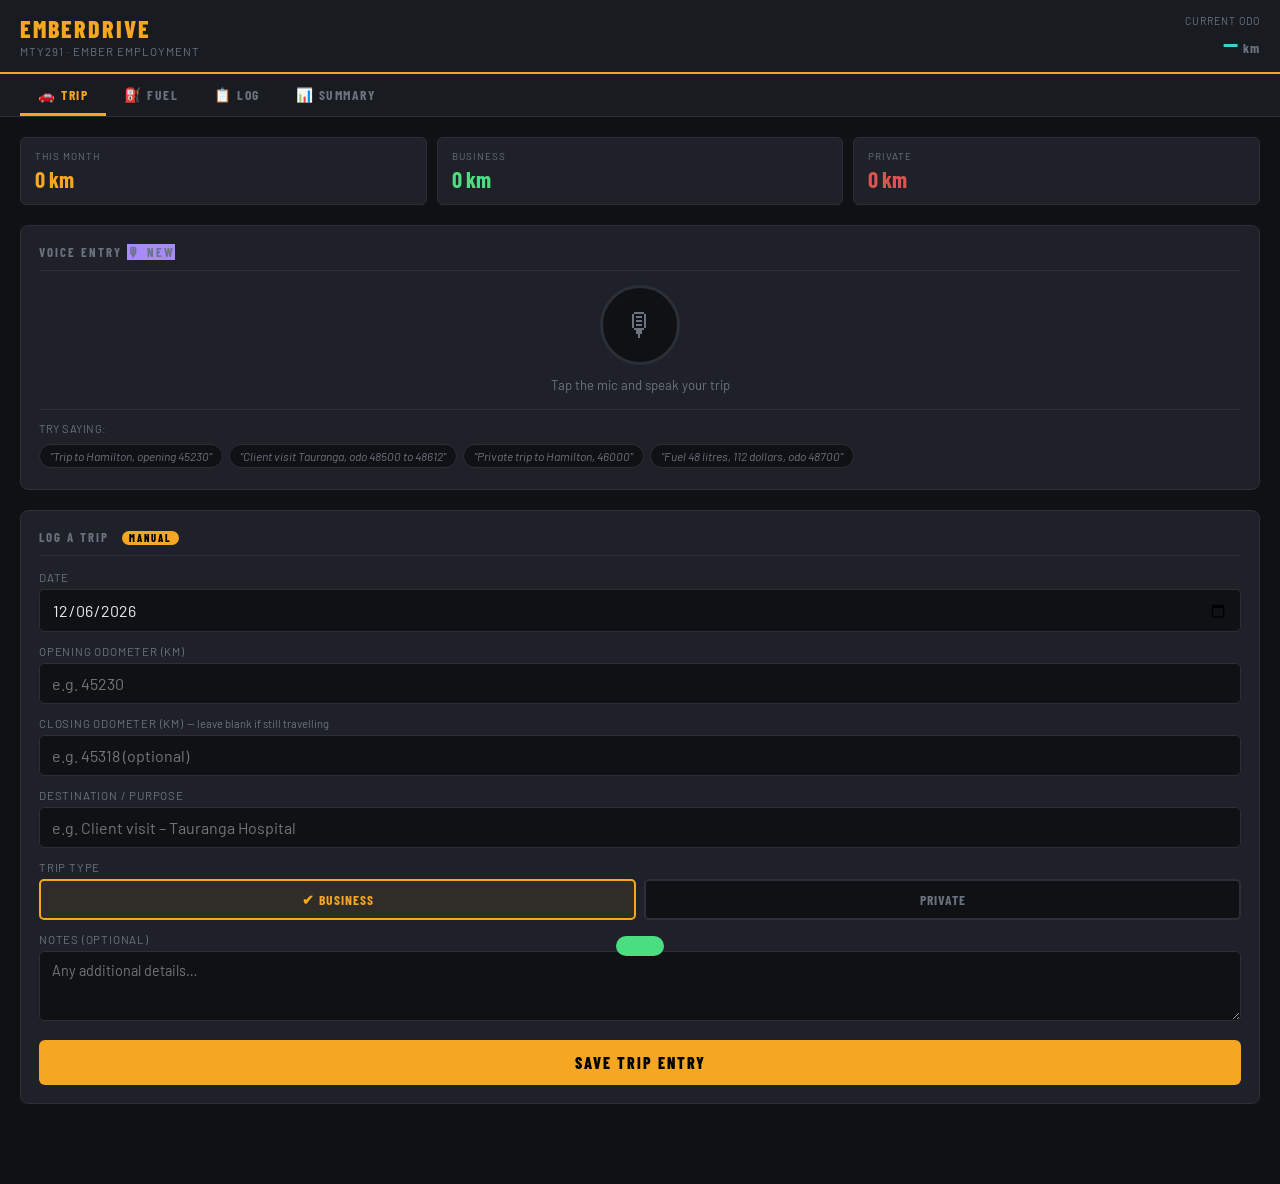
==== index.html.html @ a59ba3f4 "Add files via upload" ====
<!DOCTYPE html>
<html lang="en">
<head>
<meta charset="UTF-8">
<meta name="viewport" content="width=device-width, initial-scale=1.0">
<title>EmberDrive</title>
<meta name="apple-mobile-web-app-capable" content="yes">
<meta name="apple-mobile-web-app-status-bar-style" content="black-translucent">
<meta name="apple-mobile-web-app-title" content="EmberDrive">
<meta name="mobile-web-app-capable" content="yes">
<meta name="theme-color" content="#0f1114">
<link rel="apple-touch-icon" href="[data-uri]">
<link href="https://fonts.googleapis.com/css2?family=Barlow+Condensed:wght@400;600;700;800&family=Barlow:wght@400;500;600&display=swap" rel="stylesheet">
<style>
  :root {
    --bg: #0f1114;
    --surface: #181b20;
    --card: #1e2228;
    --border: #2a2f38;
    --accent: #f5a623;
    --accent2: #3ecfcf;
    --danger: #e05252;
    --text: #e8eaf0;
    --muted: #6b7280;
    --green: #4ade80;
    --fuel: #60a5fa;
  }
  * { box-sizing: border-box; margin: 0; padding: 0; }
  body {
    background: var(--bg);
    color: var(--text);
    font-family: 'Barlow', sans-serif;
    min-height: 100vh;
    padding-bottom: 40px;
  }

  /* HEADER */
  header {
    background: var(--surface);
    border-bottom: 2px solid var(--accent);
    padding: 14px 20px;
    display: flex;
    align-items: center;
    justify-content: space-between;
    position: sticky;
    top: 0;
    z-index: 100;
  }
  .header-left h1 {
    font-family: 'Barlow Condensed', sans-serif;
    font-weight: 800;
    font-size: 1.5rem;
    letter-spacing: 2px;
    color: var(--accent);
    text-transform: uppercase;
  }
  .header-left p {
    font-size: 0.72rem;
    color: var(--muted);
    letter-spacing: 1px;
    text-transform: uppercase;
    margin-top: 1px;
  }
  .odometer-badge {
    text-align: right;
  }
  .odometer-badge .label {
    font-size: 0.65rem;
    color: var(--muted);
    letter-spacing: 1px;
    text-transform: uppercase;
  }
  .odometer-badge .value {
    font-family: 'Barlow Condensed', sans-serif;
    font-size: 1.6rem;
    font-weight: 700;
    color: var(--accent2);
    letter-spacing: 1px;
  }
  .odometer-badge .value span { font-size: 0.85rem; color: var(--muted); }

  /* TABS */
  .tabs {
    display: flex;
    background: var(--surface);
    border-bottom: 1px solid var(--border);
    padding: 0 20px;
  }
  .tab {
    font-family: 'Barlow Condensed', sans-serif;
    font-weight: 700;
    font-size: 0.85rem;
    letter-spacing: 1.5px;
    text-transform: uppercase;
    padding: 12px 18px 10px;
    cursor: pointer;
    border-bottom: 3px solid transparent;
    color: var(--muted);
    transition: all 0.2s;
    background: none;
    border-top: none;
    border-left: none;
    border-right: none;
  }
  .tab.active { color: var(--accent); border-bottom-color: var(--accent); }
  .tab:hover:not(.active) { color: var(--text); }

  /* PANELS */
  .panel { display: none; padding: 20px; }
  .panel.active { display: block; }

  /* STAT STRIP */
  .stat-strip {
    display: grid;
    grid-template-columns: repeat(3, 1fr);
    gap: 10px;
    margin-bottom: 20px;
  }
  .stat {
    background: var(--card);
    border: 1px solid var(--border);
    border-radius: 6px;
    padding: 12px 14px;
  }
  .stat .s-label {
    font-size: 0.62rem;
    color: var(--muted);
    letter-spacing: 1px;
    text-transform: uppercase;
    margin-bottom: 4px;
  }
  .stat .s-val {
    font-family: 'Barlow Condensed', sans-serif;
    font-size: 1.4rem;
    font-weight: 700;
    color: var(--text);
  }
  .stat .s-val.accent { color: var(--accent); }
  .stat .s-val.green { color: var(--green); }
  .stat .s-val.fuel { color: var(--fuel); }

  /* FORMS */
  .form-card {
    background: var(--card);
    border: 1px solid var(--border);
    border-radius: 8px;
    padding: 18px;
    margin-bottom: 20px;
  }
  .form-card h3 {
    font-family: 'Barlow Condensed', sans-serif;
    font-weight: 700;
    font-size: 0.8rem;
    letter-spacing: 2px;
    text-transform: uppercase;
    color: var(--muted);
    margin-bottom: 14px;
    padding-bottom: 10px;
    border-bottom: 1px solid var(--border);
  }
  .form-card h3 .pill {
    display: inline-block;
    background: var(--accent);
    color: #000;
    font-size: 0.65rem;
    padding: 1px 7px;
    border-radius: 20px;
    margin-left: 8px;
    font-weight: 800;
  }
  .form-card h3 .pill.fuel-pill { background: var(--fuel); }
  label {
    display: block;
    font-size: 0.72rem;
    color: var(--muted);
    letter-spacing: 0.8px;
    text-transform: uppercase;
    margin-bottom: 5px;
    margin-top: 12px;
  }
  label:first-of-type { margin-top: 0; }
  input[type="number"], input[type="text"], input[type="date"], select, textarea {
    width: 100%;
    background: var(--bg);
    border: 1px solid var(--border);
    border-radius: 5px;
    color: var(--text);
    font-family: 'Barlow', sans-serif;
    font-size: 1rem;
    padding: 10px 12px;
    transition: border-color 0.2s;
    -webkit-appearance: none;
    appearance: none;
  }
  input:focus, select:focus, textarea:focus {
    outline: none;
    border-color: var(--accent);
  }
  textarea { resize: vertical; min-height: 70px; font-size: 0.9rem; }
  .row2 { display: grid; grid-template-columns: 1fr 1fr; gap: 12px; }
  .trip-type-toggle {
    display: grid;
    grid-template-columns: 1fr 1fr;
    gap: 8px;
    margin-top: 4px;
  }
  .type-btn {
    padding: 10px;
    border-radius: 5px;
    border: 2px solid var(--border);
    background: var(--bg);
    color: var(--muted);
    font-family: 'Barlow Condensed', sans-serif;
    font-weight: 700;
    font-size: 0.85rem;
    letter-spacing: 1px;
    text-transform: uppercase;
    cursor: pointer;
    transition: all 0.15s;
    text-align: center;
  }
  .type-btn.selected-business {
    border-color: var(--accent);
    color: var(--accent);
    background: rgba(245,166,35,0.08);
  }
  .type-btn.selected-private {
    border-color: var(--danger);
    color: var(--danger);
    background: rgba(224,82,82,0.08);
  }

  /* BUTTONS */
  .btn {
    display: block;
    width: 100%;
    padding: 13px;
    border: none;
    border-radius: 6px;
    font-family: 'Barlow Condensed', sans-serif;
    font-weight: 800;
    font-size: 1rem;
    letter-spacing: 2px;
    text-transform: uppercase;
    cursor: pointer;
    margin-top: 16px;
    transition: all 0.15s;
  }
  .btn-primary { background: var(--accent); color: #000; }
  .btn-primary:hover { background: #ffb833; }
  .btn-fuel { background: var(--fuel); color: #000; }
  .btn-fuel:hover { background: #7bb8fb; }
  .btn-danger { background: transparent; color: var(--danger); border: 1px solid var(--danger); padding: 8px; font-size: 0.75rem; margin-top: 6px; }
  .btn-sm { font-size: 0.75rem; padding: 7px 14px; width: auto; display: inline-block; margin-top: 0; }

  /* LOG ENTRIES */
  .log-entry {
    background: var(--card);
    border: 1px solid var(--border);
    border-radius: 8px;
    padding: 14px 16px;
    margin-bottom: 10px;
    position: relative;
    border-left: 3px solid var(--accent);
  }
  .log-entry.private { border-left-color: var(--danger); }
  .log-entry.fuel-entry { border-left-color: var(--fuel); }
  .entry-top {
    display: flex;
    justify-content: space-between;
    align-items: flex-start;
    margin-bottom: 8px;
  }
  .entry-date {
    font-family: 'Barlow Condensed', sans-serif;
    font-size: 0.75rem;
    color: var(--muted);
    letter-spacing: 1px;
    text-transform: uppercase;
  }
  .entry-type {
    font-family: 'Barlow Condensed', sans-serif;
    font-size: 0.7rem;
    font-weight: 700;
    letter-spacing: 1px;
    text-transform: uppercase;
    padding: 2px 8px;
    border-radius: 20px;
  }
  .entry-type.business { background: rgba(245,166,35,0.15); color: var(--accent); }
  .entry-type.private { background: rgba(224,82,82,0.15); color: var(--danger); }
  .entry-type.fuel { background: rgba(96,165,250,0.15); color: var(--fuel); }
  .entry-km {
    font-family: 'Barlow Condensed', sans-serif;
    font-size: 1.5rem;
    font-weight: 700;
    color: var(--text);
  }
  .entry-km .unit { font-size: 0.9rem; color: var(--muted); }
  .entry-km .sub { font-size: 0.8rem; color: var(--muted); font-weight: 400; font-family: 'Barlow', sans-serif; }
  .entry-dest {
    font-size: 0.88rem;
    color: var(--text);
    margin-top: 4px;
  }
  .entry-note {
    font-size: 0.78rem;
    color: var(--muted);
    margin-top: 4px;
    font-style: italic;
  }
  .entry-actions { margin-top: 8px; display: flex; gap: 8px; }
  .delete-btn {
    background: none;
    border: none;
    color: var(--muted);
    font-size: 0.72rem;
    cursor: pointer;
    padding: 0;
    font-family: 'Barlow', sans-serif;
    text-decoration: underline;
  }
  .delete-btn:hover { color: var(--danger); }

  /* FUEL PHOTO */
  .photo-preview {
    margin-top: 10px;
    border-radius: 6px;
    overflow: hidden;
    max-height: 200px;
    display: flex;
    align-items: center;
    justify-content: center;
    background: var(--bg);
    border: 1px dashed var(--border);
  }
  .photo-preview img { max-width: 100%; max-height: 200px; object-fit: contain; }
  .photo-placeholder {
    color: var(--muted);
    font-size: 0.8rem;
    text-align: center;
    padding: 20px;
  }
  .photo-placeholder span { display: block; font-size: 2rem; margin-bottom: 6px; }
  .photo-upload-btn {
    display: flex;
    align-items: center;
    gap: 8px;
    background: var(--bg);
    border: 1px dashed var(--border);
    border-radius: 5px;
    color: var(--fuel);
    font-family: 'Barlow Condensed', sans-serif;
    font-weight: 700;
    font-size: 0.8rem;
    letter-spacing: 1px;
    text-transform: uppercase;
    padding: 12px 14px;
    cursor: pointer;
    width: 100%;
    transition: border-color 0.2s;
    margin-top: 8px;
  }
  .photo-upload-btn:hover { border-color: var(--fuel); }
  input[type="file"] { display: none; }

  /* SUMMARY TABLE */
  .summary-section h3 {
    font-family: 'Barlow Condensed', sans-serif;
    font-weight: 700;
    font-size: 0.8rem;
    letter-spacing: 2px;
    text-transform: uppercase;
    color: var(--muted);
    margin-bottom: 12px;
    margin-top: 20px;
  }
  .summary-table {
    width: 100%;
    border-collapse: collapse;
    font-size: 0.85rem;
    background: var(--card);
    border-radius: 8px;
    overflow: hidden;
    border: 1px solid var(--border);
  }
  .summary-table th {
    font-family: 'Barlow Condensed', sans-serif;
    font-weight: 700;
    font-size: 0.7rem;
    letter-spacing: 1.5px;
    text-transform: uppercase;
    color: var(--muted);
    padding: 10px 12px;
    text-align: left;
    border-bottom: 1px solid var(--border);
    background: var(--surface);
  }
  .summary-table td {
    padding: 10px 12px;
    border-bottom: 1px solid var(--border);
    color: var(--text);
  }
  .summary-table tr:last-child td { border-bottom: none; }
  .summary-table .tot { font-weight: 600; color: var(--accent); }

  /* EMPTY */
  .empty-state {
    text-align: center;
    padding: 40px 20px;
    color: var(--muted);
  }
  .empty-state .icon { font-size: 2.5rem; margin-bottom: 10px; }
  .empty-state p { font-size: 0.88rem; }

  /* MONTH FILTER */
  .filter-row {
    display: flex;
    gap: 10px;
    margin-bottom: 16px;
    align-items: center;
  }
  .filter-row select {
    flex: 1;
    font-size: 0.85rem;
    padding: 8px 10px;
  }
  .filter-row .count {
    font-family: 'Barlow Condensed', sans-serif;
    font-size: 0.75rem;
    color: var(--muted);
    white-space: nowrap;
    letter-spacing: 1px;
    text-transform: uppercase;
  }

  /* VOICE */
  .voice-card {
    background: var(--card);
    border: 1px solid var(--border);
    border-radius: 8px;
    padding: 18px;
    margin-bottom: 20px;
    text-align: center;
  }
  .voice-card h3 {
    font-family: 'Barlow Condensed', sans-serif;
    font-weight: 700;
    font-size: 0.8rem;
    letter-spacing: 2px;
    text-transform: uppercase;
    color: var(--muted);
    margin-bottom: 14px;
    padding-bottom: 10px;
    border-bottom: 1px solid var(--border);
    text-align: left;
  }
  .voice-card h3 .pill { background: #a78bfa; }
  .mic-btn {
    width: 80px;
    height: 80px;
    border-radius: 50%;
    background: var(--bg);
    border: 3px solid var(--border);
    color: var(--muted);
    font-size: 2rem;
    cursor: pointer;
    transition: all 0.2s;
    display: inline-flex;
    align-items: center;
    justify-content: center;
    margin-bottom: 12px;
  }
  .mic-btn:hover { border-color: #a78bfa; color: #a78bfa; }
  .mic-btn.listening {
    border-color: #a78bfa;
    background: rgba(167,139,250,0.12);
    color: #a78bfa;
    animation: pulse-mic 1s ease-in-out infinite;
  }
  .mic-btn.processing {
    border-color: var(--accent2);
    color: var(--accent2);
    animation: spin-slow 1.5s linear infinite;
  }
  @keyframes pulse-mic {
    0%,100% { box-shadow: 0 0 0 0 rgba(167,139,250,0.4); }
    50% { box-shadow: 0 0 0 14px rgba(167,139,250,0); }
  }
  @keyframes spin-slow {
    from { transform: rotate(0deg); }
    to { transform: rotate(360deg); }
  }
  .voice-status {
    font-size: 0.82rem;
    color: var(--muted);
    min-height: 20px;
    margin-bottom: 12px;
  }
  .voice-status.active { color: #a78bfa; }
  .voice-status.processing { color: var(--accent2); }
  .voice-status.success { color: var(--green); }
  .voice-status.error { color: var(--danger); }
  .voice-transcript {
    background: var(--bg);
    border: 1px solid var(--border);
    border-radius: 5px;
    padding: 10px 12px;
    font-size: 0.85rem;
    color: var(--text);
    min-height: 44px;
    text-align: left;
    margin-bottom: 12px;
    font-style: italic;
    display: none;
  }
  .voice-transcript.visible { display: block; }
  .voice-hints {
    text-align: left;
    margin-top: 10px;
    border-top: 1px solid var(--border);
    padding-top: 12px;
  }
  .voice-hints p {
    font-size: 0.7rem;
    color: var(--muted);
    letter-spacing: 0.5px;
    text-transform: uppercase;
    margin-bottom: 6px;
  }
  .hint-chip {
    display: inline-block;
    background: var(--bg);
    border: 1px solid var(--border);
    border-radius: 20px;
    padding: 4px 10px;
    font-size: 0.75rem;
    color: var(--muted);
    margin: 3px 3px 3px 0;
    font-style: italic;
  }
  .voice-parsed {
    background: rgba(167,139,250,0.08);
    border: 1px solid rgba(167,139,250,0.3);
    border-radius: 6px;
    padding: 10px 12px;
    margin-bottom: 12px;
    text-align: left;
    display: none;
  }
  .voice-parsed.visible { display: block; }
  .voice-parsed .p-row {
    display: flex;
    justify-content: space-between;
    font-size: 0.8rem;
    padding: 3px 0;
    border-bottom: 1px solid rgba(167,139,250,0.1);
  }
  .voice-parsed .p-row:last-child { border-bottom: none; }
  .voice-parsed .p-key { color: var(--muted); font-size: 0.7rem; letter-spacing: 0.5px; text-transform: uppercase; }
  .voice-parsed .p-val { color: #a78bfa; font-weight: 600; }

  /* Export */
  .export-row {
    display: flex;
    gap: 10px;
    margin-bottom: 20px;
  }
  .btn-export {
    flex: 1;
    padding: 10px;
    border-radius: 6px;
    border: 1px solid var(--border);
    background: var(--card);
    color: var(--text);
    font-family: 'Barlow Condensed', sans-serif;
    font-weight: 700;
    font-size: 0.78rem;
    letter-spacing: 1px;
    text-transform: uppercase;
    cursor: pointer;
    transition: border-color 0.2s;
    text-align: center;
  }
  .btn-export:hover { border-color: var(--accent2); color: var(--accent2); }

  /* FUEL ENTRY CARD */
  .fuel-slip-preview {
    margin-top: 8px;
    border-radius: 5px;
    overflow: hidden;
    max-height: 140px;
    display: flex;
    align-items: center;
    background: var(--bg);
    border: 1px solid var(--border);
  }
  .fuel-slip-preview img { max-width: 100%; max-height: 140px; object-fit: contain; }

  /* Success toast */
  .toast {
    position: fixed;
    bottom: 24px;
    left: 50%;
    transform: translateX(-50%) translateY(80px);
    background: var(--green);
    color: #000;
    font-family: 'Barlow Condensed', sans-serif;
    font-weight: 700;
    font-size: 0.85rem;
    letter-spacing: 1.5px;
    text-transform: uppercase;
    padding: 10px 24px;
    border-radius: 30px;
    z-index: 999;
    transition: transform 0.3s ease;
    pointer-events: none;
  }
  .toast.show { transform: translateX(-50%) translateY(0); }
  .toast.fuel-toast { background: var(--fuel); }
</style>
</head>
<body>

<header>
  <div class="header-left">
    <h1>EmberDrive</h1>
    <p>MTY291 · Ember Employment</p>
  </div>
  <div class="odometer-badge">
    <div class="label">Current Odo</div>
    <div class="value" id="currentOdo">—<span> km</span></div>
  </div>
</header>

<div class="tabs">
  <button class="tab active" onclick="showTab('trip')">🚗 Trip</button>
  <button class="tab" onclick="showTab('fuel')">⛽ Fuel</button>
  <button class="tab" onclick="showTab('log')">📋 Log</button>
  <button class="tab" onclick="showTab('summary')">📊 Summary</button>
</div>

<!-- TRIP PANEL -->
<div class="panel active" id="panel-trip">
  <div class="stat-strip">
    <div class="stat">
      <div class="s-label">This Month</div>
      <div class="s-val accent" id="stat-month">0 km</div>
    </div>
    <div class="stat">
      <div class="s-label">Business</div>
      <div class="s-val green" id="stat-business">0 km</div>
    </div>
    <div class="stat">
      <div class="s-label">Private</div>
      <div class="s-val" style="color:var(--danger)" id="stat-private">0 km</div>
    </div>
  </div>

  <!-- VOICE INPUT CARD -->
  <div class="voice-card" id="voice-card">
    <h3>Voice Entry <span class="pill" style="background:#a78bfa">🎙 New</span></h3>
    <button class="mic-btn" id="mic-btn" onclick="toggleVoice()">🎙</button>
    <div class="voice-status" id="voice-status">Tap the mic and speak your trip</div>
    <div class="voice-transcript" id="voice-transcript"></div>
    <div class="voice-parsed" id="voice-parsed"></div>
    <div class="voice-hints">
      <p>Try saying:</p>
      <span class="hint-chip">"Trip to Hamilton, opening 45230"</span>
      <span class="hint-chip">"Client visit Tauranga, odo 48500 to 48612"</span>
      <span class="hint-chip">"Private trip to Hamilton, 46000"</span>
      <span class="hint-chip">"Fuel 48 litres, 112 dollars, odo 48700"</span>
    </div>
  </div>

  <div class="form-card">
    <h3>Log a Trip <span class="pill">Manual</span></h3>

    <label>Date</label>
    <input type="date" id="trip-date">

    <label>Opening Odometer (km)</label>
    <input type="number" id="trip-open" placeholder="e.g. 45230" min="0">

    <label>Closing Odometer (km) <span style="color:var(--muted);font-size:0.7rem;text-transform:none;letter-spacing:0;font-weight:400">— leave blank if still travelling</span></label>
    <input type="number" id="trip-close" placeholder="e.g. 45318 (optional)" min="0">

    <label>Destination / Purpose</label>
    <input type="text" id="trip-dest" placeholder="e.g. Client visit – Tauranga Hospital">

    <label>Trip Type</label>
    <div class="trip-type-toggle">
      <button class="type-btn selected-business" id="btn-business" onclick="selectType('business')">✔ Business</button>
      <button class="type-btn" id="btn-private" onclick="selectType('private')">Private</button>
    </div>

    <label>Notes (optional)</label>
    <textarea id="trip-notes" placeholder="Any additional details…"></textarea>

    <button class="btn btn-primary" onclick="saveTrip()">Save Trip Entry</button>
  </div>
</div>

<!-- FUEL PANEL -->
<div class="panel" id="panel-fuel">
  <div class="form-card">
    <h3>Record Fuel Fill-up <span class="pill fuel-pill">Petrol</span></h3>

    <label>Date</label>
    <input type="date" id="fuel-date">

    <div class="row2">
      <div>
        <label>Litres</label>
        <input type="number" id="fuel-litres" placeholder="e.g. 48.2" step="0.1" min="0">
      </div>
      <div>
        <label>Cost (NZD)</label>
        <input type="number" id="fuel-cost" placeholder="e.g. 112.50" step="0.01" min="0">
      </div>
    </div>

    <label>Odometer at Fill-up (km)</label>
    <input type="number" id="fuel-odo" placeholder="e.g. 45420" min="0">

    <label>Station / Location (optional)</label>
    <input type="text" id="fuel-station" placeholder="e.g. Z Energy, Hamilton">

    <label>Petrol Slip Photo</label>
    <input type="file" id="fuel-photo-input" accept="image/*" capture="environment" onchange="previewFuelPhoto(event)">
    <button class="photo-upload-btn" onclick="document.getElementById('fuel-photo-input').click()">
      📷 &nbsp;Take Photo or Upload Slip
    </button>
    <div class="photo-preview" id="fuel-photo-preview">
      <div class="photo-placeholder">
        <span>🧾</span>
        No slip photo yet
      </div>
    </div>

    <button class="btn btn-fuel" onclick="saveFuel()">Save Fuel Entry</button>
  </div>
</div>

<!-- LOG PANEL -->
<div class="panel" id="panel-log">
  <div class="filter-row">
    <select id="log-filter" onchange="renderLog()">
      <option value="all">All Entries</option>
    </select>
    <span class="count" id="log-count">0 entries</span>
  </div>

  <div id="log-list"></div>
</div>

<!-- SUMMARY PANEL -->
<div class="panel" id="panel-summary">
  <div class="filter-row">
    <select id="sum-filter" onchange="renderSummary()">
      <option value="all">All Time</option>
    </select>
  </div>

  <div class="export-row">
    <button class="btn-export" onclick="exportCSV()">⬇ Export CSV</button>
    <button class="btn-export" onclick="window.print()">🖨 Print</button>
  </div>

  <div class="summary-section" id="summary-content"></div>
</div>

<div class="toast" id="toast"></div>

<script>
// ── DATA LAYER ──────────────────────────────────────────────────────────────
const STORAGE_KEY = 'mty291_logbook_v1';

function load() {
  try { return JSON.parse(localStorage.getItem(STORAGE_KEY)) || { trips: [], fuel: [] }; }
  catch { return { trips: [], fuel: [] }; }
}
function save(data) {
  localStorage.setItem(STORAGE_KEY, JSON.stringify(data));
}

let db = load();

// ── STATE ───────────────────────────────────────────────────────────────────
let tripType = 'business';
let fuelPhotoData = null;

// ── TABS ────────────────────────────────────────────────────────────────────
function showTab(name) {
  document.querySelectorAll('.panel').forEach(p => p.classList.remove('active'));
  document.querySelectorAll('.tab').forEach(t => t.classList.remove('active'));
  document.getElementById('panel-' + name).classList.add('active');
  document.querySelectorAll('.tab')[['trip','fuel','log','summary'].indexOf(name)].classList.add('active');
  if (name === 'log') renderLog();
  if (name === 'summary') renderSummary();
  if (name === 'trip') updateDashboard();
}

// ── TRIP TYPE ───────────────────────────────────────────────────────────────
function selectType(t) {
  tripType = t;
  document.getElementById('btn-business').className = 'type-btn' + (t==='business' ? ' selected-business' : '');
  document.getElementById('btn-private').className = 'type-btn' + (t==='private' ? ' selected-private' : '');
  if (t === 'business') { document.getElementById('btn-business').textContent = '✔ Business'; document.getElementById('btn-private').textContent = 'Private'; }
  else { document.getElementById('btn-private').textContent = '✔ Private'; document.getElementById('btn-business').textContent = 'Business'; }
}

// ── SAVE TRIP ───────────────────────────────────────────────────────────────
function saveTrip() {
  const date = document.getElementById('trip-date').value;
  const open = parseFloat(document.getElementById('trip-open').value);
  const close = document.getElementById('trip-close').value ? parseFloat(document.getElementById('trip-close').value) : null;
  const dest = document.getElementById('trip-dest').value.trim();
  const notes = document.getElementById('trip-notes').value.trim();

  if (!date) { alert('Please enter a date.'); return; }
  if (isNaN(open)) { alert('Please enter the opening odometer reading.'); return; }
  if (!dest) { alert('Please enter a destination or purpose.'); return; }
  if (close !== null && close < open) { alert('Closing odometer cannot be less than opening.'); return; }

  const km = close !== null ? Math.round(close - open) : null;

  const entry = { id: Date.now(), date, open, close, km, dest, notes, type: tripType };
  db.trips.push(entry);
  db.trips.sort((a,b) => new Date(b.date) - new Date(a.date));
  save(db);

  // reset
  document.getElementById('trip-date').value = '';
  document.getElementById('trip-open').value = '';
  document.getElementById('trip-close').value = '';
  document.getElementById('trip-dest').value = '';
  document.getElementById('trip-notes').value = '';
  selectType('business');

  updateDashboard();
  updateFilters();
  showToast('Trip saved ✓', false);
}

// ── SAVE FUEL ───────────────────────────────────────────────────────────────
function saveFuel() {
  const date = document.getElementById('fuel-date').value;
  const litres = parseFloat(document.getElementById('fuel-litres').value);
  const cost = parseFloat(document.getElementById('fuel-cost').value);
  const odo = parseFloat(document.getElementById('fuel-odo').value);
  const station = document.getElementById('fuel-station').value.trim();

  if (!date) { alert('Please enter a date.'); return; }
  if (isNaN(litres) || litres <= 0) { alert('Please enter the litres filled.'); return; }

  const entry = { id: Date.now(), date, litres, cost: isNaN(cost)?null:cost, odo: isNaN(odo)?null:odo, station, photo: fuelPhotoData };
  db.fuel.push(entry);
  db.fuel.sort((a,b) => new Date(b.date) - new Date(a.date));
  save(db);

  document.getElementById('fuel-date').value = '';
  document.getElementById('fuel-litres').value = '';
  document.getElementById('fuel-cost').value = '';
  document.getElementById('fuel-odo').value = '';
  document.getElementById('fuel-station').value = '';
  fuelPhotoData = null;
  document.getElementById('fuel-photo-preview').innerHTML = '<div class="photo-placeholder"><span>🧾</span>No slip photo yet</div>';
  document.getElementById('fuel-photo-input').value = '';

  updateFilters();
  showToast('Fuel entry saved ✓', true);
}

// ── PHOTO PREVIEW ───────────────────────────────────────────────────────────
function previewFuelPhoto(e) {
  const file = e.target.files[0];
  if (!file) return;
  const reader = new FileReader();
  reader.onload = ev => {
    fuelPhotoData = ev.target.result;
    document.getElementById('fuel-photo-preview').innerHTML = `<img src="${fuelPhotoData}" alt="Petrol slip">`;
  };
  reader.readAsDataURL(file);
}

// ── DASHBOARD STATS ─────────────────────────────────────────────────────────
function updateDashboard() {
  const now = new Date();
  const thisMonth = `${now.getFullYear()}-${String(now.getMonth()+1).padStart(2,'0')}`;

  const monthTrips = db.trips.filter(t => t.date.startsWith(thisMonth) && t.km !== null);
  const totalMonth = monthTrips.reduce((s,t) => s + t.km, 0);
  const business = monthTrips.filter(t => t.type === 'business').reduce((s,t) => s + t.km, 0);
  const priv = monthTrips.filter(t => t.type === 'private').reduce((s,t) => s + t.km, 0);

  document.getElementById('stat-month').textContent = totalMonth.toLocaleString() + ' km';
  document.getElementById('stat-business').textContent = business.toLocaleString() + ' km';
  document.getElementById('stat-private').textContent = priv.toLocaleString() + ' km';

  // Current odometer = highest closing odo across trips
  const allOdo = [...db.trips.filter(t=>t.close).map(t=>t.close), ...db.fuel.filter(f=>f.odo).map(f=>f.odo)];
  const maxOdo = allOdo.length ? Math.max(...allOdo) : null;
  document.getElementById('currentOdo').innerHTML = maxOdo ? maxOdo.toLocaleString() + '<span> km</span>' : '—<span> km</span>';
}

// ── FILTERS ──────────────────────────────────────────────────────────────────
function getMonths() {
  const months = new Set();
  [...db.trips, ...db.fuel].forEach(e => {
    const m = e.date.substring(0,7);
    months.add(m);
  });
  return Array.from(months).sort().reverse();
}

function updateFilters() {
  const months = getMonths();
  ['log-filter','sum-filter'].forEach(id => {
    const sel = document.getElementById(id);
    const cur = sel.value;
    while (sel.options.length > 1) sel.remove(1);
    months.forEach(m => {
      const [y,mo] = m.split('-');
      const label = new Date(y, mo-1, 1).toLocaleString('default', { month: 'long', year: 'numeric' });
      const opt = new Option(label, m);
      sel.add(opt);
    });
    if (months.includes(cur)) sel.value = cur;
  });
}

// ── RENDER LOG ───────────────────────────────────────────────────────────────
function renderLog() {
  const filter = document.getElementById('log-filter').value;
  const list = document.getElementById('log-list');

  let trips = [...db.trips];
  let fuels = [...db.fuel];

  if (filter !== 'all') {
    trips = trips.filter(t => t.date.startsWith(filter));
    fuels = fuels.filter(f => f.date.startsWith(filter));
  }

  // Merge and sort
  const all = [
    ...trips.map(t => ({...t, _kind: 'trip'})),
    ...fuels.map(f => ({...f, _kind: 'fuel'}))
  ].sort((a,b) => new Date(b.date) - new Date(a.date));

  document.getElementById('log-count').textContent = all.length + ' ' + (all.length===1?'entry':'entries');

  if (!all.length) {
    list.innerHTML = '<div class="empty-state"><div class="icon">📋</div><p>No entries yet.<br>Start by logging a trip or fuel fill-up.</p></div>';
    return;
  }

  list.innerHTML = all.map(e => {
    if (e._kind === 'trip') return renderTripCard(e);
    return renderFuelCard(e);
  }).join('');
}

function fmtDate(d) {
  const [y,m,day] = d.split('-');
  return new Date(y,m-1,day).toLocaleDateString('en-NZ', {day:'numeric',month:'short',year:'numeric'});
}

function renderTripCard(t) {
  const km = t.km !== null ? `<div class="entry-km">${t.km} <span class="unit">km</span></div>` : `<div class="entry-km" style="color:var(--muted)">In progress</div>`;
  const odo = t.close ? `<div class="sub">${t.open.toLocaleString()} → ${t.close.toLocaleString()} km</div>` : `<div class="sub">Opening: ${t.open.toLocaleString()} km</div>`;
  const note = t.notes ? `<div class="entry-note">${t.notes}</div>` : '';
  return `<div class="log-entry ${t.type}">
    <div class="entry-top">
      <span class="entry-date">${fmtDate(t.date)}</span>
      <span class="entry-type ${t.type}">${t.type}</span>
    </div>
    ${km}${odo}
    <div class="entry-dest">${t.dest}</div>
    ${note}
    <div class="entry-actions">
      <button class="delete-btn" onclick="deleteTrip(${t.id})">Delete entry</button>
    </div>
  </div>`;
}

function renderFuelCard(f) {
  const photo = f.photo ? `<div class="fuel-slip-preview"><img src="${f.photo}" alt="Slip"></div>` : '';
  const cost = f.cost ? ` · NZD $${f.cost.toFixed(2)}` : '';
  const station = f.station ? ` · ${f.station}` : '';
  const odo = f.odo ? `<div class="sub">${f.odo.toLocaleString()} km</div>` : '';
  return `<div class="log-entry fuel-entry">
    <div class="entry-top">
      <span class="entry-date">${fmtDate(f.date)}</span>
      <span class="entry-type fuel">Fuel</span>
    </div>
    <div class="entry-km">${f.litres.toFixed(1)} <span class="unit">L</span></div>
    ${odo}
    <div class="entry-dest">${f.litres.toFixed(1)} litres${cost}${station}</div>
    ${photo}
    <div class="entry-actions">
      <button class="delete-btn" onclick="deleteFuel(${f.id})">Delete entry</button>
    </div>
  </div>`;
}

function deleteTrip(id) {
  if (!confirm('Delete this trip entry?')) return;
  db.trips = db.trips.filter(t => t.id !== id);
  save(db);
  updateDashboard();
  updateFilters();
  renderLog();
}
function deleteFuel(id) {
  if (!confirm('Delete this fuel entry?')) return;
  db.fuel = db.fuel.filter(f => f.id !== id);
  save(db);
  updateFilters();
  renderLog();
}

// ── RENDER SUMMARY ───────────────────────────────────────────────────────────
function renderSummary() {
  const filter = document.getElementById('sum-filter').value;
  let trips = [...db.trips];
  let fuels = [...db.fuel];
  if (filter !== 'all') {
    trips = trips.filter(t => t.date.startsWith(filter));
    fuels = fuels.filter(f => f.date.startsWith(filter));
  }

  const completedTrips = trips.filter(t => t.km !== null);
  const business = completedTrips.filter(t => t.type === 'business').reduce((s,t)=>s+t.km,0);
  const priv = completedTrips.filter(t => t.type === 'private').reduce((s,t)=>s+t.km,0);
  const total = business + priv;
  const fuelLitres = fuels.reduce((s,f)=>s+f.litres,0);
  const fuelCost = fuels.filter(f=>f.cost).reduce((s,f)=>s+f.cost,0);

  const el = document.getElementById('summary-content');
  el.innerHTML = `
    <h3>Kilometre Summary</h3>
    <table class="summary-table">
      <thead><tr><th>Type</th><th>Trips</th><th>Kilometres</th><th>%</th></tr></thead>
      <tbody>
        <tr><td>Business</td><td>${completedTrips.filter(t=>t.type==='business').length}</td><td style="color:var(--green)">${business.toLocaleString()} km</td><td>${total?Math.round(business/total*100):0}%</td></tr>
        <tr><td>Private</td><td>${completedTrips.filter(t=>t.type==='private').length}</td><td style="color:var(--danger)">${priv.toLocaleString()} km</td><td>${total?Math.round(priv/total*100):0}%</td></tr>
        <tr><td class="tot">Total</td><td class="tot">${completedTrips.length}</td><td class="tot">${total.toLocaleString()} km</td><td class="tot">100%</td></tr>
      </tbody>
    </table>

    <h3>Fuel Summary</h3>
    <table class="summary-table">
      <thead><tr><th>Metric</th><th>Value</th></tr></thead>
      <tbody>
        <tr><td>Fill-ups</td><td>${fuels.length}</td></tr>
        <tr><td>Total Litres</td><td style="color:var(--fuel)">${fuelLitres.toFixed(1)} L</td></tr>
        <tr><td>Total Cost</td><td style="color:var(--fuel)">${fuelCost > 0 ? 'NZD $' + fuelCost.toFixed(2) : '—'}</td></tr>
        ${total && fuelLitres ? `<tr><td>Avg Consumption</td><td>${(fuelLitres/total*100).toFixed(1)} L/100km</td></tr>` : ''}
      </tbody>
    </table>

    ${completedTrips.length > 0 ? `
    <h3>Trip Detail</h3>
    <table class="summary-table">
      <thead><tr><th>Date</th><th>Destination</th><th>km</th><th>Type</th></tr></thead>
      <tbody>
        ${completedTrips.map(t=>`<tr>
          <td style="font-size:0.8rem;white-space:nowrap">${fmtDate(t.date)}</td>
          <td style="font-size:0.82rem">${t.dest}</td>
          <td>${t.km}</td>
          <td style="font-size:0.75rem;color:${t.type==='business'?'var(--accent)':'var(--danger)'}">${t.type}</td>
        </tr>`).join('')}
      </tbody>
    </table>` : ''}
  `;
}

// ── EXPORT CSV ───────────────────────────────────────────────────────────────
function exportCSV() {
  const rows = [['Date','Type','Opening Odo','Closing Odo','KM','Destination','Notes']];
  db.trips.forEach(t => rows.push([t.date, t.type, t.open, t.close??'', t.km??'', t.dest, t.notes]));
  const csv = rows.map(r => r.map(v => `"${String(v).replace(/"/g,'""')}"`).join(',')).join('\n');
  const a = document.createElement('a');
  a.href = 'data:text/csv;charset=utf-8,' + encodeURIComponent(csv);
  a.download = 'MTY291_mileage_log.csv';
  a.click();
}

// ── TOAST ────────────────────────────────────────────────────────────────────
function showToast(msg, isFuel) {
  const t = document.getElementById('toast');
  t.textContent = msg;
  t.className = 'toast' + (isFuel ? ' fuel-toast' : '') + ' show';
  setTimeout(() => t.classList.remove('show'), 2500);
}

// ── VOICE INPUT ──────────────────────────────────────────────────────────────
let recognition = null;
let isListening = false;

function initVoice() {
  const SpeechRecognition = window.SpeechRecognition || window.webkitSpeechRecognition;
  if (!SpeechRecognition) {
    document.getElementById('voice-card').innerHTML = `
      <h3>Voice Entry</h3>
      <p style="color:var(--muted);font-size:0.85rem;padding:10px 0">
        Voice input is not supported in this browser.<br>
        Use Chrome or Safari on your phone for voice support.
      </p>`;
    return;
  }

  recognition = new SpeechRecognition();
  recognition.lang = 'en-NZ';
  recognition.continuous = false;
  recognition.interimResults = true;
  recognition.maxAlternatives = 1;

  recognition.onstart = () => {
    isListening = true;
    setMicState('listening', 'Listening… speak now');
  };

  recognition.onresult = (e) => {
    const interim = Array.from(e.results).map(r => r[0].transcript).join('');
    const transcript = document.getElementById('voice-transcript');
    transcript.textContent = '"' + interim + '"';
    transcript.classList.add('visible');

    if (e.results[e.results.length - 1].isFinal) {
      const final = e.results[e.results.length - 1][0].transcript;
      processVoiceInput(final);
    }
  };

  recognition.onerror = (e) => {
    isListening = false;
    const msgs = {
      'no-speech': 'No speech detected — try again',
      'audio-capture': 'Microphone not found',
      'not-allowed': 'Microphone permission denied',
      'network': 'Network error — check connection'
    };
    setMicState('error', msgs[e.error] || 'Error: ' + e.error);
    resetMicBtn();
  };

  recognition.onend = () => {
    isListening = false;
    resetMicBtn();
  };
}

function toggleVoice() {
  if (!recognition) { initVoice(); if (!recognition) return; }
  if (isListening) {
    recognition.stop();
    setMicState('', 'Tap the mic and speak your trip');
    resetMicBtn();
  } else {
    document.getElementById('voice-transcript').classList.remove('visible');
    document.getElementById('voice-parsed').classList.remove('visible');
    recognition.start();
  }
}

function setMicState(state, msg) {
  const btn = document.getElementById('mic-btn');
  const status = document.getElementById('voice-status');
  btn.className = 'mic-btn' + (state === 'listening' ? ' listening' : state === 'processing' ? ' processing' : '');
  btn.textContent = state === 'listening' ? '⏹' : state === 'processing' ? '⟳' : '🎙';
  status.className = 'voice-status' + (state ? ' ' + state : '');
  status.textContent = msg;
}

function resetMicBtn() {
  setTimeout(() => {
    const btn = document.getElementById('mic-btn');
    if (!isListening) {
      btn.className = 'mic-btn';
      btn.textContent = '🎙';
    }
  }, 300);
}

function processVoiceInput(text) {
  setMicState('processing', 'Processing…');
  const lower = text.toLowerCase();
  const parsed = {};

  // ── Detect if fuel entry ──
  const isFuel = /fuel|petrol|litre|liter|fill|tank/.test(lower);

  if (isFuel) {
    // Litres: "48 litres", "48.2 liters", "filled 50"
    const litreMatch = lower.match(/(\d+(?:\.\d+)?)\s*(?:litre|liter|l\b)/);
    if (litreMatch) parsed.litres = parseFloat(litreMatch[1]);

    // Cost: "112 dollars", "$112", "cost 98.50"
    const costMatch = lower.match(/(?:\$|dollar|cost|paid|nzd)[\s]*(\d+(?:\.\d+)?)|(\d+(?:\.\d+)?)\s*(?:dollar|nzd)/);
    if (costMatch) parsed.cost = parseFloat(costMatch[1] || costMatch[2]);

    // Odo: "odo 48700", "odometer 48700", "at 48700"
    const odoMatch = lower.match(/(?:odo(?:meter)?|at|reading)\s*(\d{4,6})/);
    if (odoMatch) parsed.odo = parseInt(odoMatch[1]);

    // Station
    const stationMatch = lower.match(/(?:at|from|station)\s+([a-z][\w\s]+?)(?:\s*$|,)/);
    if (stationMatch && !odoMatch) parsed.station = toTitleCase(stationMatch[1].trim());

    showParsedPreview(parsed, 'fuel');
    applyFuelVoice(parsed);

  } else {
    // ── Trip entry ──

    // Trip type: private if mentioned, else business
    parsed.type = /private|personal/.test(lower) ? 'private' : 'business';

    // Opening odo: first big number (4-6 digits)
    // Closing odo: second big number, or "to XXXXX"
    const numbers = [...lower.matchAll(/\b(\d{4,6})\b/g)].map(m => parseInt(m[1]));

    if (numbers.length >= 2) {
      parsed.open = numbers[0];
      parsed.close = numbers[1];
    } else if (numbers.length === 1) {
      parsed.open = numbers[0];
    }

    // Override with explicit "to" pattern: "45230 to 45318"
    const rangeMatch = lower.match(/(\d{4,6})\s+to\s+(\d{4,6})/);
    if (rangeMatch) {
      parsed.open = parseInt(rangeMatch[1]);
      parsed.close = parseInt(rangeMatch[2]);
    }

    // Destination: text after "to" / "visit" / "going to" / "trip to"
    // Grab the meaningful phrase before any number
    const destPatterns = [
      /(?:trip to|going to|client visit|visit|meeting at|to)\s+([a-z][a-z\s\-]+?)(?:\s*,|\s*\d|$)/,
      /^([a-z][a-z\s\-]+?)\s+(?:opening|\d{4,6}|odo)/,
    ];
    for (const pat of destPatterns) {
      const m = lower.match(pat);
      if (m) { parsed.dest = toTitleCase(m[1].trim()); break; }
    }

    // Notes: anything after "notes", "note", "re:", "for"
    const noteMatch = lower.match(/(?:note[s]?|re:|for)\s+(.+)$/);
    if (noteMatch) parsed.notes = toTitleCase(noteMatch[1].trim());

    showParsedPreview(parsed, 'trip');
    applyTripVoice(parsed);
  }

  setTimeout(() => setMicState('success', '✓ Fields filled — check and save'), 400);
  setTimeout(() => {
    document.getElementById('voice-status').className = 'voice-status';
    document.getElementById('voice-status').textContent = 'Tap the mic and speak your trip';
  }, 4000);
}

function toTitleCase(str) {
  return str.replace(/\b\w/g, c => c.toUpperCase());
}

function applyTripVoice(p) {
  if (p.open) document.getElementById('trip-open').value = p.open;
  if (p.close) document.getElementById('trip-close').value = p.close;
  if (p.dest) document.getElementById('trip-dest').value = p.dest;
  if (p.notes) document.getElementById('trip-notes').value = p.notes;
  if (p.type) selectType(p.type);
  // Scroll to form
  document.getElementById('trip-open').scrollIntoView({ behavior: 'smooth', block: 'center' });
}

function applyFuelVoice(p) {
  // Switch to fuel tab
  showTab('fuel');
  if (p.litres) document.getElementById('fuel-litres').value = p.litres;
  if (p.cost) document.getElementById('fuel-cost').value = p.cost;
  if (p.odo) document.getElementById('fuel-odo').value = p.odo;
  if (p.station) document.getElementById('fuel-station').value = p.station;
}

function showParsedPreview(p, kind) {
  const el = document.getElementById('voice-parsed');
  const rows = [];
  if (kind === 'trip') {
    if (p.type) rows.push(['Type', toTitleCase(p.type)]);
    if (p.open) rows.push(['Opening Odo', p.open.toLocaleString() + ' km']);
    if (p.close) rows.push(['Closing Odo', p.close.toLocaleString() + ' km']);
    if (p.dest) rows.push(['Destination', p.dest]);
    if (p.notes) rows.push(['Notes', p.notes]);
  } else {
    if (p.litres) rows.push(['Litres', p.litres + ' L']);
    if (p.cost) rows.push(['Cost', 'NZD $' + p.cost.toFixed(2)]);
    if (p.odo) rows.push(['Odometer', p.odo.toLocaleString() + ' km']);
    if (p.station) rows.push(['Station', p.station]);
  }

  if (!rows.length) {
    el.classList.remove('visible');
    return;
  }

  el.innerHTML = rows.map(([k,v]) => `
    <div class="p-row">
      <span class="p-key">${k}</span>
      <span class="p-val">${v}</span>
    </div>`).join('');
  el.classList.add('visible');
}

// ── INIT ─────────────────────────────────────────────────────────────────────
function init() {
  const today = new Date().toISOString().split('T')[0];
  document.getElementById('trip-date').value = today;
  document.getElementById('fuel-date').value = today;
  updateDashboard();
  updateFilters();
  initVoice();
}
init();
</script>
</body>
</html>
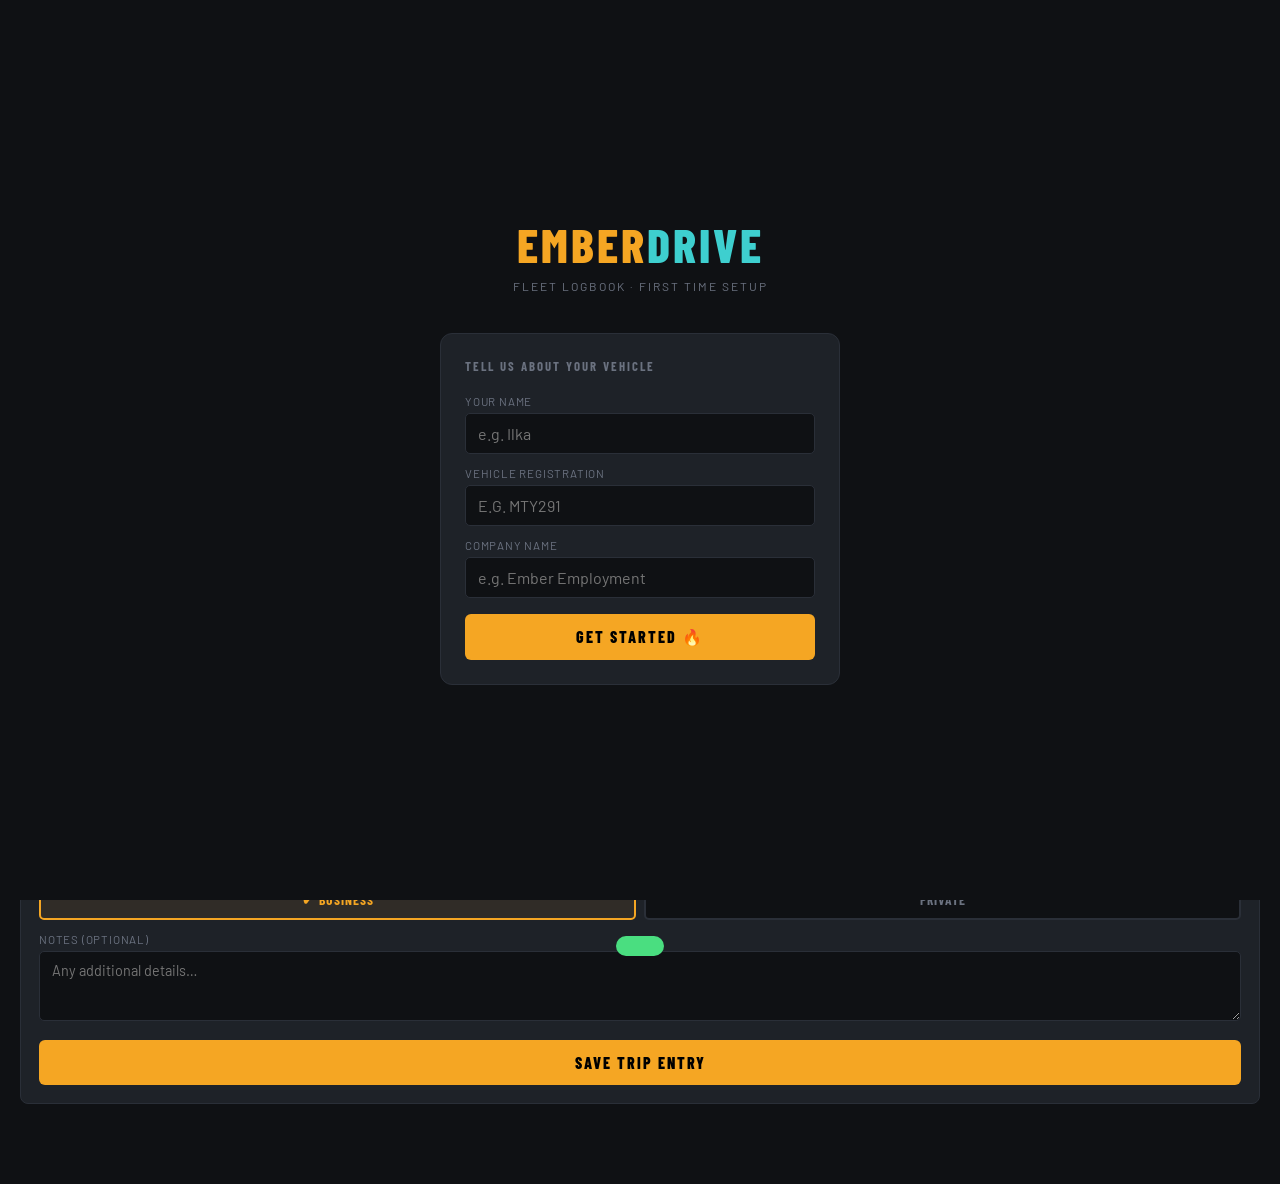
==== commit 5978cc44: "Add files via upload" ====
--- a/index.html.html
+++ b/index.html.html
@@ -34,6 +34,53 @@
     padding-bottom: 40px;
   }
 
+  /* SETUP SCREEN */
+  .setup-screen {
+    position: fixed;
+    inset: 0;
+    background: var(--bg);
+    z-index: 999;
+    display: flex;
+    flex-direction: column;
+    align-items: center;
+    justify-content: center;
+    padding: 30px 24px;
+  }
+  .setup-screen.hidden { display: none; }
+  .setup-logo {
+    font-family: 'Barlow Condensed', sans-serif;
+    font-size: 3rem;
+    font-weight: 800;
+    color: var(--accent);
+    letter-spacing: 3px;
+    margin-bottom: 6px;
+  }
+  .setup-logo span { color: var(--accent2); }
+  .setup-tagline {
+    font-size: 0.75rem;
+    color: var(--muted);
+    letter-spacing: 2px;
+    text-transform: uppercase;
+    margin-bottom: 40px;
+  }
+  .setup-card {
+    background: var(--card);
+    border: 1px solid var(--border);
+    border-radius: 12px;
+    padding: 24px;
+    width: 100%;
+    max-width: 400px;
+  }
+  .setup-card h3 {
+    font-family: 'Barlow Condensed', sans-serif;
+    font-weight: 700;
+    font-size: 0.8rem;
+    letter-spacing: 2px;
+    text-transform: uppercase;
+    color: var(--muted);
+    margin-bottom: 20px;
+  }
+
   /* HEADER */
   header {
     background: var(--surface);
@@ -622,10 +669,26 @@
 </head>
 <body>
 
+<!-- SETUP SCREEN -->
+<div class="setup-screen" id="setup-screen">
+  <div class="setup-logo">EMBER<span>DRIVE</span></div>
+  <div class="setup-tagline">Fleet Logbook · First Time Setup</div>
+  <div class="setup-card">
+    <h3>Tell us about your vehicle</h3>
+    <label>Your Name</label>
+    <input type="text" id="setup-name" placeholder="e.g. Ilka">
+    <label>Vehicle Registration</label>
+    <input type="text" id="setup-rego" placeholder="e.g. MTY291" style="text-transform:uppercase">
+    <label>Company Name</label>
+    <input type="text" id="setup-company" placeholder="e.g. Ember Employment">
+    <button class="btn btn-primary" onclick="saveSetup()">Get Started 🔥</button>
+  </div>
+</div>
+
 <header>
   <div class="header-left">
-    <h1>EmberDrive</h1>
-    <p>MTY291 · Ember Employment</p>
+    <h1 id="header-title">EmberDrive</h1>
+    <p id="header-sub">Fleet Logbook</p>
   </div>
   <div class="odometer-badge">
     <div class="label">Current Odo</div>
@@ -765,6 +828,9 @@
   <div class="export-row">
     <button class="btn-export" onclick="exportCSV()">⬇ Export CSV</button>
     <button class="btn-export" onclick="window.print()">🖨 Print</button>
+  </div>
+  <div class="export-row">
+    <button class="btn-export" onclick="resetSettings()">⚙ Change Vehicle/Name</button>
   </div>
 
   <div class="summary-section" id="summary-content"></div>
@@ -1315,6 +1381,46 @@
   el.classList.add('visible');
 }
 
+function resetSettings() {
+  if (!confirm('Change your vehicle/name details?')) return;
+  db.settings = null;
+  save(db);
+  document.getElementById('setup-name').value = '';
+  document.getElementById('setup-rego').value = '';
+  document.getElementById('setup-company').value = '';
+  document.getElementById('setup-screen').classList.remove('hidden');
+}
+
+// ── SETUP ────────────────────────────────────────────────────────────────────
+function saveSetup() {
+  const name = document.getElementById('setup-name').value.trim();
+  const rego = document.getElementById('setup-rego').value.trim().toUpperCase();
+  const company = document.getElementById('setup-company').value.trim();
+
+  if (!rego) { alert('Please enter your vehicle registration.'); return; }
+
+  db.settings = { name, rego, company: company || 'Fleet Logbook' };
+  save(db);
+  applySettings();
+  document.getElementById('setup-screen').classList.add('hidden');
+}
+
+function applySettings() {
+  const s = db.settings || {};
+  const rego = s.rego || 'EmberDrive';
+  const company = s.company || 'Fleet Logbook';
+  const name = s.name || '';
+  document.getElementById('header-title').textContent = rego;
+  document.getElementById('header-sub').textContent = (name ? name + ' · ' : '') + company;
+}
+
+function checkSetup() {
+  if (db.settings && db.settings.rego) {
+    document.getElementById('setup-screen').classList.add('hidden');
+    applySettings();
+  }
+}
+
 // ── INIT ─────────────────────────────────────────────────────────────────────
 function init() {
   const today = new Date().toISOString().split('T')[0];
@@ -1323,6 +1429,7 @@
   updateDashboard();
   updateFilters();
   initVoice();
+  checkSetup();
 }
 init();
 </script>
